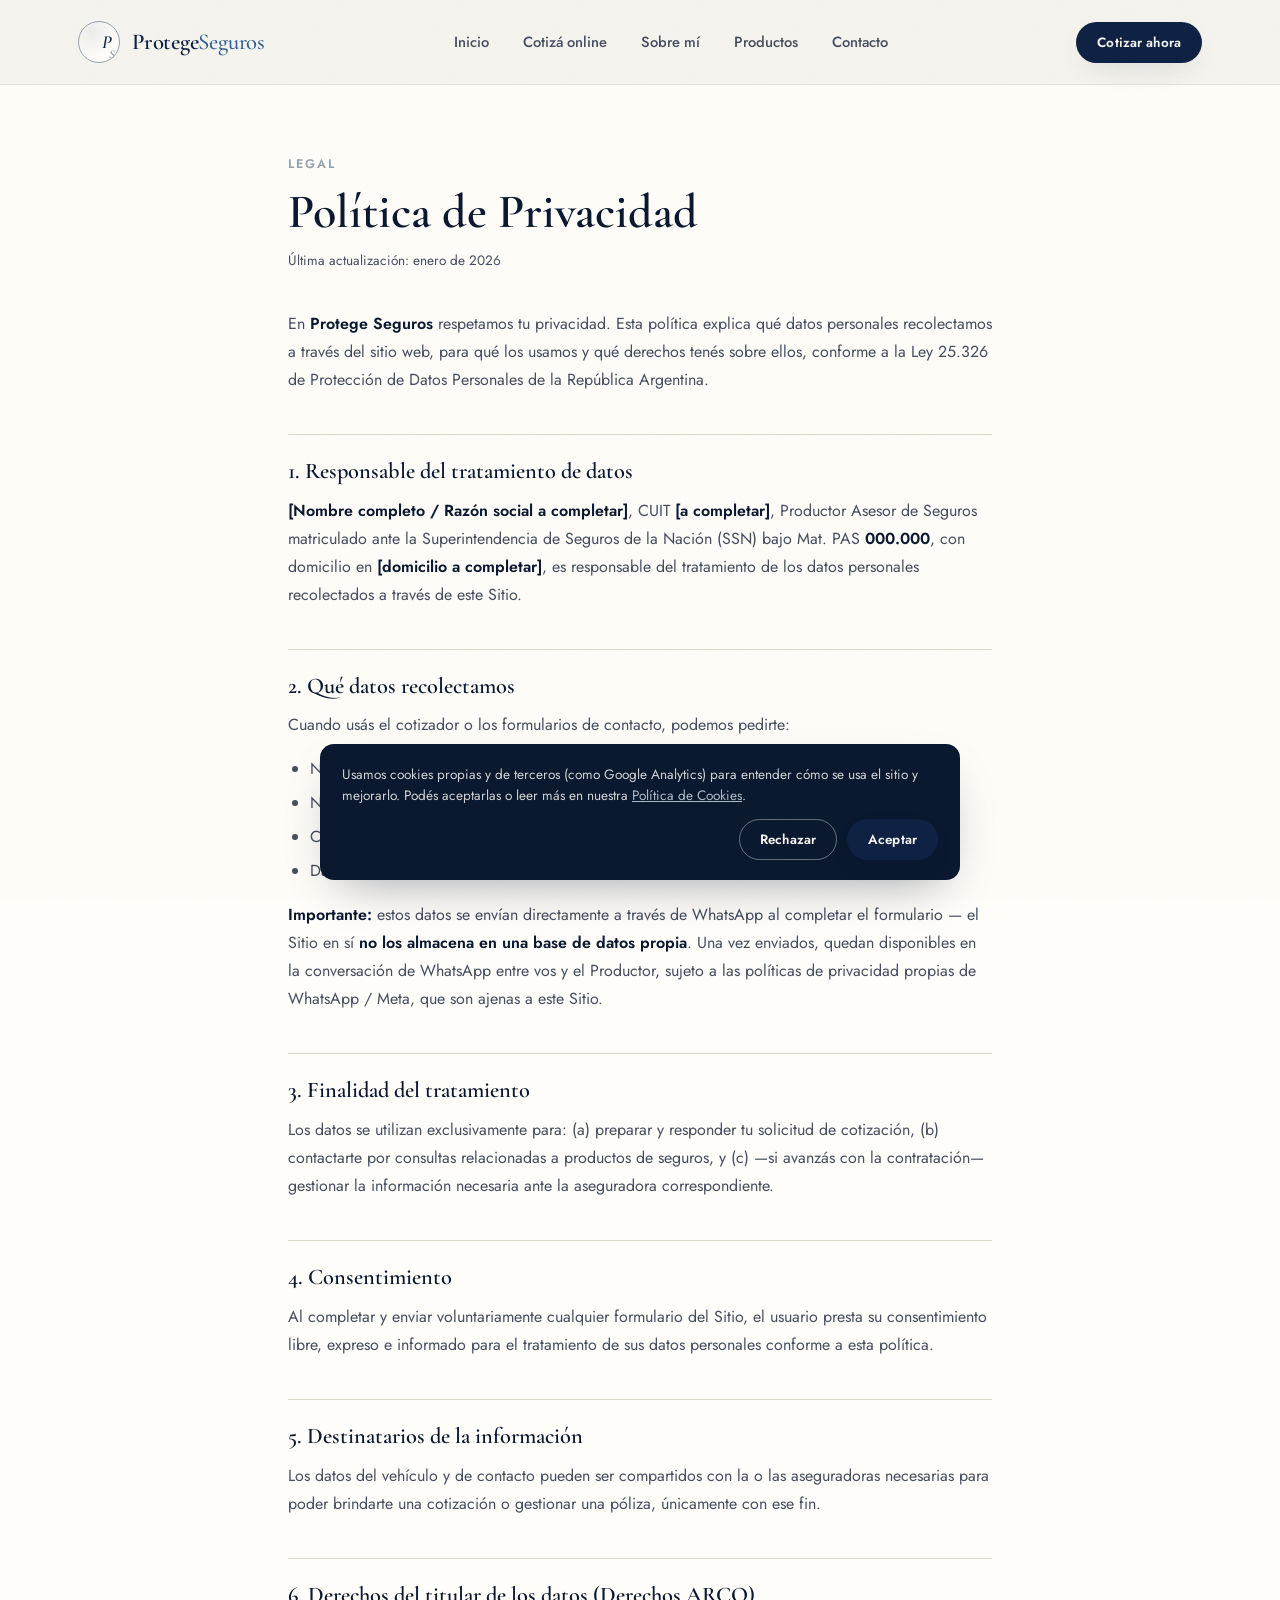
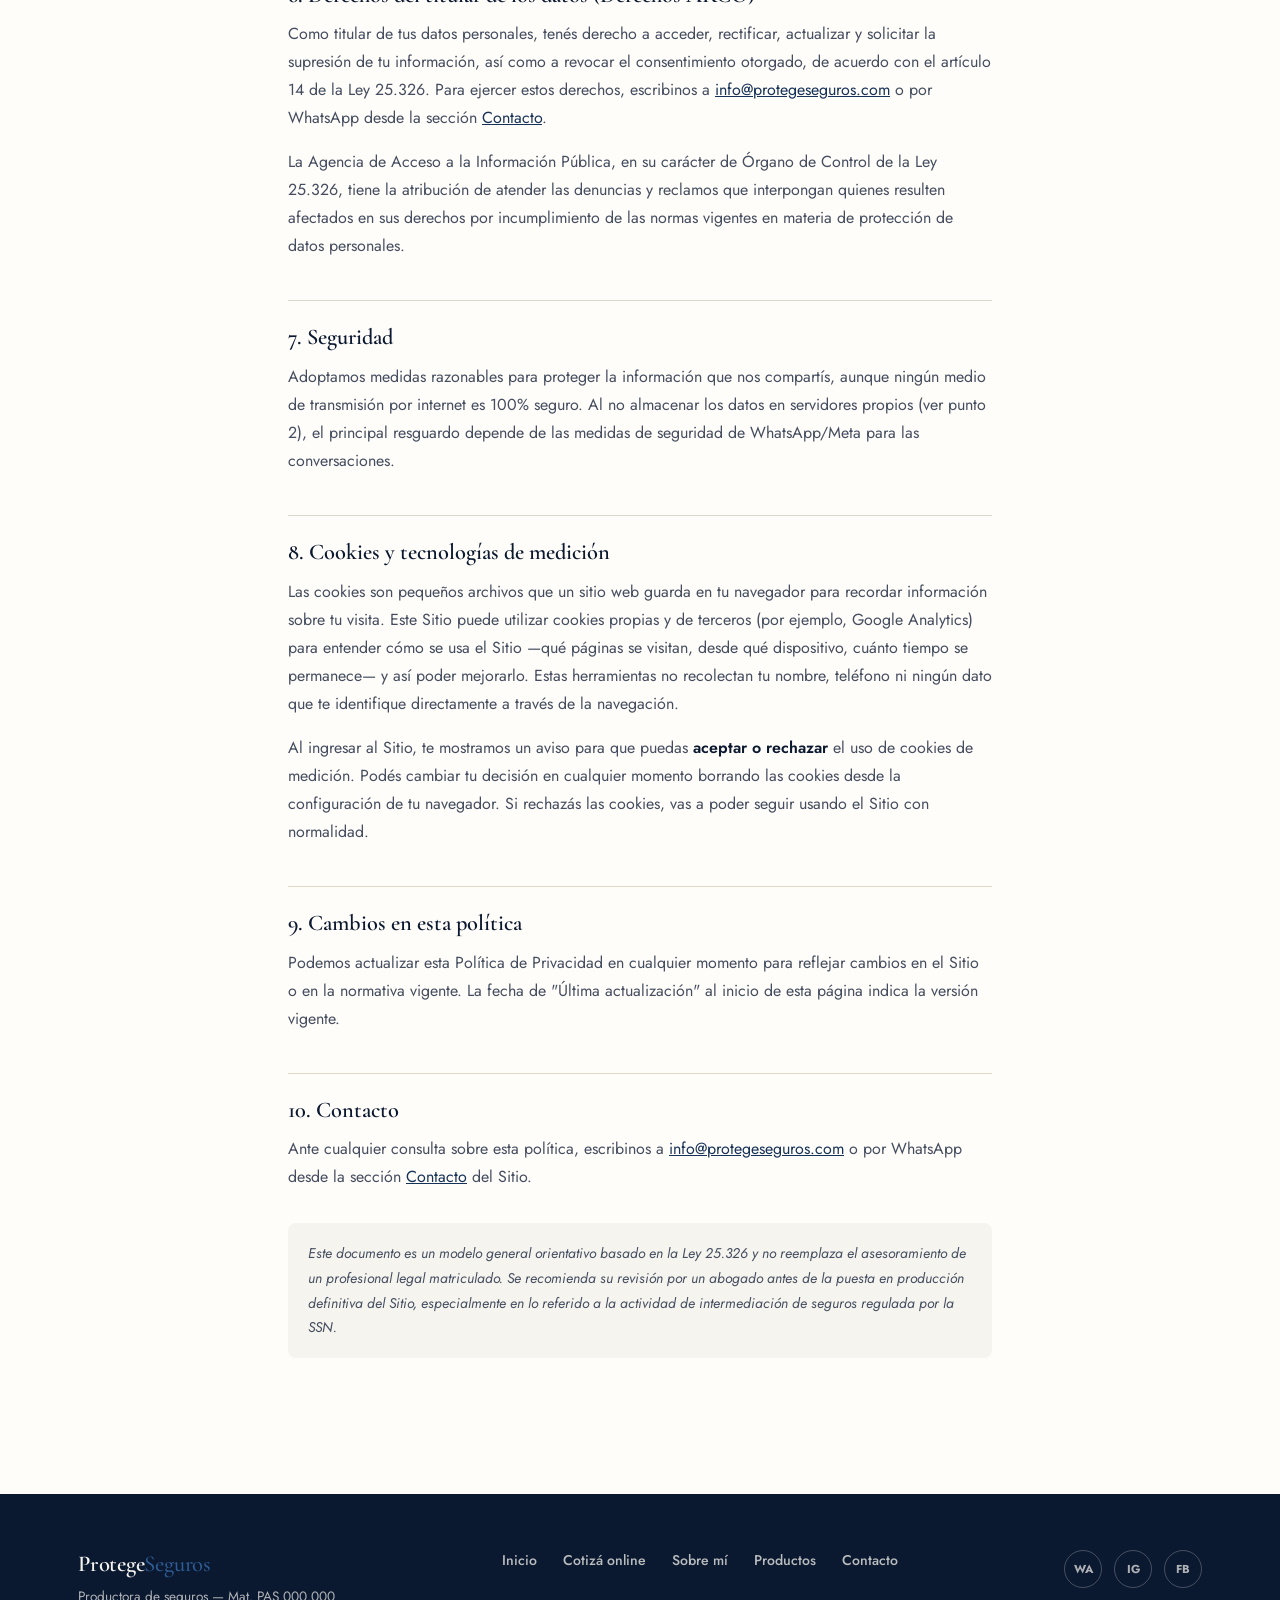
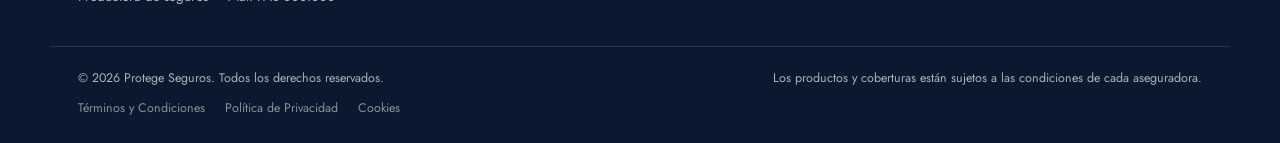
==== privacidad.html @ e219c3c2 "Agrega Términos y Condiciones, Política de Privacidad y aviso de cookies Co-Authored-By: Claude Sonn" ====
<!DOCTYPE html>
<html lang="es">
<head>
<meta charset="UTF-8">
<meta name="viewport" content="width=device-width, initial-scale=1.0">
<title>Política de Privacidad — Protege Seguros</title>
<meta name="description" content="Política de privacidad y protección de datos personales del sitio web de Protege Seguros.">
<link rel="preconnect" href="https://fonts.googleapis.com">
<link rel="preconnect" href="https://fonts.gstatic.com" crossorigin>
<link href="https://fonts.googleapis.com/css2?family=Cormorant+Garamond:ital,wght@0,400;0,500;0,600;0,700;1,500;1,600&family=Jost:wght@400;500;600;700&display=swap" rel="stylesheet">
<link rel="stylesheet" href="css/styles.css">
</head>
<body>

<div class="grain"></div>

<!-- ===== HEADER ===== -->
<header class="site-header">
  <div class="wrap header-inner">
    <a href="index.html" class="brand">
      <span class="brand-mark" aria-hidden="true">
        <span class="mark-badge">P<span class="mark-s">S</span></span>
      </span>
      <span class="brand-name">Protege<em>Seguros</em></span>
    </a>
    <nav class="main-nav" id="mainNav">
      <a href="index.html#inicio">Inicio</a>
      <a href="index.html#cotizar">Cotizá online</a>
      <a href="index.html#sobre-mi">Sobre mí</a>
      <a href="index.html#productos">Productos</a>
      <a href="index.html#contacto">Contacto</a>
    </nav>
    <a href="index.html#cotizar" class="btn btn-primary btn-small header-cta">Cotizar ahora</a>
    <button class="nav-toggle" id="navToggle" aria-label="Abrir menú" aria-expanded="false">
      <span></span><span></span><span></span>
    </button>
  </div>
</header>

<main>
  <section class="legal">
    <div class="wrap legal-wrap">
      <p class="eyebrow">Legal</p>
      <h1>Política de Privacidad</h1>
      <p class="legal-updated">Última actualización: enero de 2026</p>

      <div class="legal-content">
        <p>
          En <strong>Protege Seguros</strong> respetamos tu privacidad. Esta política explica
          qué datos personales recolectamos a través del sitio web, para qué los usamos y qué
          derechos tenés sobre ellos, conforme a la Ley 25.326 de Protección de Datos
          Personales de la República Argentina.
        </p>

        <h2>1. Responsable del tratamiento de datos</h2>
        <p>
          <strong>[Nombre completo / Razón social a completar]</strong>, CUIT
          <strong>[a completar]</strong>, Productor Asesor de Seguros matriculado ante la
          Superintendencia de Seguros de la Nación (SSN) bajo Mat. PAS <strong>000.000</strong>,
          con domicilio en <strong>[domicilio a completar]</strong>, es responsable del
          tratamiento de los datos personales recolectados a través de este Sitio.
        </p>

        <h2>2. Qué datos recolectamos</h2>
        <p>Cuando usás el cotizador o los formularios de contacto, podemos pedirte:</p>
        <ul>
          <li>Nombre y apellido</li>
          <li>Número de teléfono</li>
          <li>Correo electrónico (opcional)</li>
          <li>Datos del vehículo a asegurar (marca, modelo, año, uso, localidad de guarda)</li>
        </ul>
        <p>
          <strong>Importante:</strong> estos datos se envían directamente a través de WhatsApp
          al completar el formulario — el Sitio en sí <strong>no los almacena en una base de
          datos propia</strong>. Una vez enviados, quedan disponibles en la conversación de
          WhatsApp entre vos y el Productor, sujeto a las políticas de privacidad propias de
          WhatsApp / Meta, que son ajenas a este Sitio.
        </p>

        <h2>3. Finalidad del tratamiento</h2>
        <p>
          Los datos se utilizan exclusivamente para: (a) preparar y responder tu solicitud de
          cotización, (b) contactarte por consultas relacionadas a productos de seguros, y
          (c) —si avanzás con la contratación— gestionar la información necesaria ante la
          aseguradora correspondiente.
        </p>

        <h2>4. Consentimiento</h2>
        <p>
          Al completar y enviar voluntariamente cualquier formulario del Sitio, el usuario
          presta su consentimiento libre, expreso e informado para el tratamiento de sus datos
          personales conforme a esta política.
        </p>

        <h2>5. Destinatarios de la información</h2>
        <p>
          Los datos del vehículo y de contacto pueden ser compartidos con la o las
          aseguradoras necesarias para poder brindarte una cotización o gestionar una póliza,
          únicamente con ese fin.
        </p>

        <h2>6. Derechos del titular de los datos (Derechos ARCO)</h2>
        <p>
          Como titular de tus datos personales, tenés derecho a acceder, rectificar, actualizar
          y solicitar la supresión de tu información, así como a revocar el consentimiento
          otorgado, de acuerdo con el artículo 14 de la Ley 25.326. Para ejercer estos derechos,
          escribinos a <a href="mailto:info@protegeseguros.com">info@protegeseguros.com</a> o
          por WhatsApp desde la sección <a href="index.html#contacto">Contacto</a>.
        </p>
        <p>
          La Agencia de Acceso a la Información Pública, en su carácter de Órgano de Control de
          la Ley 25.326, tiene la atribución de atender las denuncias y reclamos que interpongan
          quienes resulten afectados en sus derechos por incumplimiento de las normas vigentes
          en materia de protección de datos personales.
        </p>

        <h2>7. Seguridad</h2>
        <p>
          Adoptamos medidas razonables para proteger la información que nos compartís, aunque
          ningún medio de transmisión por internet es 100% seguro. Al no almacenar los datos en
          servidores propios (ver punto 2), el principal resguardo depende de las medidas de
          seguridad de WhatsApp/Meta para las conversaciones.
        </p>

        <h2 id="cookies">8. Cookies y tecnologías de medición</h2>
        <p>
          Las cookies son pequeños archivos que un sitio web guarda en tu navegador para
          recordar información sobre tu visita. Este Sitio puede utilizar cookies propias y de
          terceros (por ejemplo, Google Analytics) para entender cómo se usa el Sitio —qué
          páginas se visitan, desde qué dispositivo, cuánto tiempo se permanece— y así poder
          mejorarlo. Estas herramientas no recolectan tu nombre, teléfono ni ningún dato que te
          identifique directamente a través de la navegación.
        </p>
        <p>
          Al ingresar al Sitio, te mostramos un aviso para que puedas <strong>aceptar o
          rechazar</strong> el uso de cookies de medición. Podés cambiar tu decisión en
          cualquier momento borrando las cookies desde la configuración de tu navegador. Si
          rechazás las cookies, vas a poder seguir usando el Sitio con normalidad.
        </p>

        <h2>9. Cambios en esta política</h2>
        <p>
          Podemos actualizar esta Política de Privacidad en cualquier momento para reflejar
          cambios en el Sitio o en la normativa vigente. La fecha de "Última actualización" al
          inicio de esta página indica la versión vigente.
        </p>

        <h2>10. Contacto</h2>
        <p>
          Ante cualquier consulta sobre esta política, escribinos a
          <a href="mailto:info@protegeseguros.com">info@protegeseguros.com</a> o por WhatsApp
          desde la sección <a href="index.html#contacto">Contacto</a> del Sitio.
        </p>

        <p class="legal-note">
          Este documento es un modelo general orientativo basado en la Ley 25.326 y no
          reemplaza el asesoramiento de un profesional legal matriculado. Se recomienda su
          revisión por un abogado antes de la puesta en producción definitiva del Sitio,
          especialmente en lo referido a la actividad de intermediación de seguros regulada
          por la SSN.
        </p>
      </div>
    </div>
  </section>
</main>

<!-- ===== FOOTER ===== -->
<footer class="site-footer">
  <div class="wrap footer-inner">
    <div class="footer-brand">
      <span class="brand-name">Protege<em>Seguros</em></span>
      <p>Productora de seguros — Mat. PAS 000.000</p>
    </div>
    <nav class="footer-nav">
      <a href="index.html#inicio">Inicio</a>
      <a href="index.html#cotizar">Cotizá online</a>
      <a href="index.html#sobre-mi">Sobre mí</a>
      <a href="index.html#productos">Productos</a>
      <a href="index.html#contacto">Contacto</a>
    </nav>
    <div class="footer-social">
      <a href="#" data-wa-msg="Hola! Quiero hacer una consulta." aria-label="WhatsApp">WA</a>
      <a href="https://instagram.com/protegeseguros" target="_blank" rel="noopener" aria-label="Instagram">IG</a>
      <a href="https://facebook.com/protegeseguros" target="_blank" rel="noopener" aria-label="Facebook">FB</a>
    </div>
  </div>
  <div class="wrap footer-bottom">
    <p>© 2026 Protege Seguros. Todos los derechos reservados.</p>
    <p>Los productos y coberturas están sujetos a las condiciones de cada aseguradora.</p>
  </div>
  <div class="wrap footer-legal">
    <a href="terminos.html">Términos y Condiciones</a>
    <a href="privacidad.html">Política de Privacidad</a>
    <a href="privacidad.html#cookies">Cookies</a>
  </div>
</footer>

<div class="cookie-banner" id="cookieBanner" hidden>
  <p>Usamos cookies propias y de terceros (como Google Analytics) para entender cómo se usa el sitio y mejorarlo. Podés aceptarlas o leer más en nuestra <a href="privacidad.html#cookies">Política de Cookies</a>.</p>
  <div class="cookie-actions">
    <button type="button" class="btn btn-ghost btn-small" id="cookieReject">Rechazar</button>
    <button type="button" class="btn btn-primary btn-small" id="cookieAccept">Aceptar</button>
  </div>
</div>

<script src="js/main.js"></script>
</body>
</html>
---- css/styles.css ----
/* ===================================================================
   PROTEGE SEGUROS — design tokens
=================================================================== */
:root{
  --navy-900: #0a1830;
  --navy-800: #0f2244;
  --navy-700: #163259;
  --navy-600: #204575;
  --navy-500: #2e5c94;
  --steel-400: #6f93c2;
  --silver-500: #93a3b0;
  --silver-400: #aebcc7;
  --silver-100: #e8ecf0;
  --ivory-100: #f5f4ee;
  --ivory-200: #ece9df;
  --ivory-300: #dcd8c9;
  --ink: #131b2b;
  --ink-soft: #454e60;
  --white: #fffdf9;

  --font-display: "Cormorant Garamond", ui-serif, Georgia, serif;
  --font-body: "Jost", ui-sans-serif, system-ui, sans-serif;

  --radius-lg: 22px;
  --radius-md: 14px;
  --radius-sm: 8px;
  --shadow-soft: 0 20px 50px -20px rgba(10, 24, 48, 0.4);
  --shadow-card: 0 10px 30px -12px rgba(10, 24, 48, 0.2);
  --ease: cubic-bezier(.22,.9,.32,1);
}

*, *::before, *::after{ box-sizing: border-box; }
html{ scroll-behavior: smooth; }
body{
  margin:0;
  font-family: var(--font-body);
  color: var(--ink);
  background: var(--ivory-100);
  -webkit-font-smoothing: antialiased;
  overflow-x: hidden;
}
img{ max-width:100%; display:block; }
a{ color:inherit; text-decoration:none; }
ul{ list-style:none; margin:0; padding:0; }
h1,h2,h3{ font-family: var(--font-display); font-weight: 600; margin:0; color: var(--navy-900); line-height:1.06; }
p{ margin:0; }
em{ font-style: italic; color: var(--silver-500); }

.wrap{
  max-width: 1180px;
  margin: 0 auto;
  padding: 0 28px;
}

/* grain overlay */
.grain{
  position: fixed; inset:0; pointer-events:none; z-index: 999;
  opacity: .04; mix-blend-mode: multiply;
  background-image: url("data:image/svg+xml,%3Csvg xmlns='http://www.w3.org/2000/svg' width='120' height='120'%3E%3Cfilter id='n'%3E%3CfeTurbulence type='fractalNoise' baseFrequency='0.9' numOctaves='2' stitchTiles='stitch'/%3E%3C/filter%3E%3Crect width='100%25' height='100%25' filter='url(%23n)'/%3E%3C/svg%3E");
}

/* ===================================================================
   BUTTONS
=================================================================== */
.btn{
  display:inline-flex; align-items:center; gap:10px;
  padding: 15px 28px;
  border-radius: 999px;
  font-family: var(--font-body);
  font-weight: 600;
  font-size: .95rem;
  letter-spacing: .01em;
  border: 1.5px solid transparent;
  cursor:pointer;
  transition: transform .35s var(--ease), box-shadow .35s var(--ease), background .3s;
}
.btn-primary{
  background: var(--navy-800);
  color: var(--ivory-100);
  box-shadow: var(--shadow-card);
}
.btn-primary:hover{ transform: translateY(-3px); box-shadow: var(--shadow-soft); background: var(--navy-700); }
.btn-ghost{
  background: transparent;
  color: var(--navy-800);
  border-color: var(--navy-800);
}
.btn-ghost:hover{ background: var(--navy-800); color: var(--ivory-100); transform: translateY(-3px); }
.btn-small{ padding: 10px 20px; font-size: .84rem; }

/* ===================================================================
   HEADER
=================================================================== */
.site-header{
  position: sticky; top:0; z-index: 100;
  background: rgba(245,244,238,.86);
  backdrop-filter: blur(14px);
  border-bottom: 1px solid rgba(19,27,43,.08);
}
.header-inner{
  display:flex; align-items:center; justify-content: space-between;
  height: 84px;
  gap: 24px;
}
.brand{ display:flex; align-items:center; gap:12px; color: var(--navy-800); flex-shrink:0; }
.brand-mark{ display:flex; }
.mark-badge{
  width: 42px; height: 42px;
  border-radius: 50%;
  border: 1.5px solid var(--silver-500);
  display:flex; align-items:center; justify-content:flex-end;
  padding-right: 4px;
  font-family: var(--font-display);
  font-style: italic;
  font-weight: 600;
  font-size: 1.15rem;
  color: var(--navy-800);
  background: radial-gradient(circle at 32% 24%, rgba(147,163,176,.18), transparent 65%), var(--white);
}
.mark-badge .mark-s{ font-size: .68em; color: var(--silver-500); margin-left: -3px; align-self: flex-end; }
.brand-name{
  font-family: var(--font-display);
  font-size: 1.42rem;
  font-weight: 600;
  letter-spacing: -.01em;
}
.brand-name em{ font-style: normal; color: var(--navy-500); font-weight: 500; }

.main-nav{ display:flex; gap: 34px; margin: 0 auto; }
.main-nav a{
  font-size: .92rem; font-weight: 500; color: var(--ink-soft);
  position: relative; padding: 4px 0;
  transition: color .25s;
}
.main-nav a::after{
  content:""; position:absolute; left:0; bottom:-2px; height:2px; width:0;
  background: var(--silver-500); transition: width .3s var(--ease);
}
.main-nav a:hover{ color: var(--navy-900); }
.main-nav a:hover::after{ width:100%; }

.header-cta{ flex-shrink:0; }
.nav-toggle{ display:none; }

/* ===================================================================
   HERO
=================================================================== */
.hero{
  position: relative;
  padding: 88px 0 70px;
  background:
    radial-gradient(680px 420px at 88% -10%, rgba(46,92,148,.14), transparent 60%),
    var(--ivory-100);
}
.hero-inner{
  display:grid;
  grid-template-columns: 1.05fr .95fr;
  align-items:center;
  gap: 40px;
}
.eyebrow{
  font-size: .78rem; font-weight: 600; letter-spacing: .16em; text-transform: uppercase;
  color: var(--silver-500); margin-bottom: 14px; display:block;
}
.hero h1{
  font-size: clamp(2.7rem, 5vw, 4.4rem);
  letter-spacing: -.01em;
  font-weight: 600;
}
.hero-lead{
  margin-top: 22px;
  font-size: 1.12rem;
  line-height: 1.6;
  color: var(--ink-soft);
  max-width: 480px;
}
.hero-actions{ display:flex; gap:16px; margin-top: 34px; flex-wrap: wrap; }

.hero-stats{
  display:flex; gap: 40px;
  margin-top: 56px;
  padding-top: 28px;
  border-top: 1px solid rgba(19,27,43,.12);
}
.hero-stats li{ display:flex; flex-direction:column; gap:4px; }
.hero-stats strong{ font-family: var(--font-display); font-size: 2.1rem; font-weight:600; color: var(--navy-800); }
.hero-stats span{ font-size: .82rem; color: var(--ink-soft); }

.hero-visual{ position:relative; display:flex; justify-content:center; }
.shield-stack{ position:relative; }
.shield-big{ filter: drop-shadow(0 30px 40px rgba(10,24,48,.3)); animation: float 6s ease-in-out infinite; }
@keyframes float{ 0%,100%{ transform: translateY(0);} 50%{ transform: translateY(-14px);} }

.orbit-chip{
  position:absolute;
  display:flex; align-items:center; gap:7px;
  background: var(--white);
  border-radius: 999px;
  padding: 10px 16px;
  font-size: .85rem;
  font-weight: 600;
  color: var(--navy-800);
  box-shadow: var(--shadow-card);
  animation: bob 5s ease-in-out infinite;
}
.orbit-chip svg{ width: 15px; height: 15px; color: var(--silver-500); flex-shrink:0; }
.chip-auto{ top: 6%; left: -14%; animation-delay: .2s; }
.chip-hogar{ bottom: 22%; right: -16%; animation-delay: 1.1s; }
.chip-vida{ bottom: -2%; left: 4%; animation-delay: 2s; }
@keyframes bob{ 0%,100%{ transform: translateY(0) rotate(0);} 50%{ transform: translateY(-10px) rotate(-2deg);} }

/* strip */
.strip{ background: var(--navy-900); padding: 26px 0; }
.strip-label{
  text-align:center; color: rgba(245,244,238,.55);
  font-size: .74rem; letter-spacing: .1em; text-transform: uppercase; font-weight:500;
  margin-bottom: 14px;
}
.strip-logos{
  display:flex; align-items:center; justify-content:center;
  gap: 14px; flex-wrap: wrap;
}
.strip-logos span{
  font-family: var(--font-display);
  font-style: italic;
  font-size: 1.15rem;
  font-weight: 500;
  color: var(--silver-100);
}
.strip-dot{ font-style: normal !important; color: var(--silver-500); font-size: .7rem !important; opacity:.7; }

/* ===================================================================
   SECTION HEAD (shared)
=================================================================== */
.section-head{ max-width: 640px; margin: 0 0 48px; }
.section-head.center{ max-width: 620px; margin: 0 auto 44px; text-align: center; }
.section-head h2{ font-size: clamp(2.1rem, 3.6vw, 2.9rem); margin-top: 10px; letter-spacing: -.01em; }
.section-lead{ margin-top: 18px; font-size: 1.05rem; color: var(--ink-soft); line-height:1.6; }

.pill{
  display:inline-flex; align-items:center; gap:8px;
  background: var(--white);
  border: 1px solid var(--ivory-300);
  border-radius: 999px;
  padding: 9px 18px;
  font-size: .82rem; font-weight: 600; color: var(--navy-700);
  box-shadow: var(--shadow-card);
}
.pill svg{ width: 16px; height: 16px; color: var(--silver-500); flex-shrink:0; }

/* ===================================================================
   COTIZADOR
=================================================================== */
.cotizar{
  padding: 110px 0;
  background:
    radial-gradient(700px 380px at 50% 0%, rgba(46,92,148,.12), transparent 65%),
    var(--white);
}
.quote-picker{
  display:grid; grid-template-columns: 1fr 1fr; gap: 22px;
  max-width: 700px; margin: 0 auto;
}
.quote-card{
  position: relative;
  background: var(--white);
  border: 1px solid var(--ivory-300);
  border-radius: var(--radius-lg);
  padding: 40px 30px 34px;
  text-align:center;
  display:flex; flex-direction:column; align-items:center; gap: 8px;
  transition: transform .4s var(--ease), box-shadow .4s var(--ease), border-color .3s;
}
.quote-card:hover{
  transform: translateY(-8px);
  box-shadow: var(--shadow-soft);
  border-color: var(--silver-500);
}
.quote-icon{
  width: 66px; height: 66px; border-radius: 50%;
  background: linear-gradient(160deg, var(--ivory-200), var(--ivory-100));
  display:flex; align-items:center; justify-content:center;
  color: var(--navy-800);
  margin-bottom: 8px;
  transition: background .3s, color .3s;
}
.quote-icon svg{ width: 28px; height: 28px; }
.quote-card:hover .quote-icon{ background: linear-gradient(160deg, var(--navy-800), var(--navy-600)); color: var(--ivory-100); }
.quote-card h3{ font-size: 1.5rem; }
.quote-card p{ font-size: .92rem; color: var(--ink-soft); }
.quote-arrow{
  margin-top: 14px;
  font-size: 1.1rem; color: var(--silver-500);
  transition: transform .35s var(--ease);
}
.quote-card:hover .quote-arrow{ transform: translateX(6px); }

.quote-trust{
  display:flex; align-items:center; justify-content:center; gap:7px;
  margin-top: 34px;
  font-size: .85rem; color: var(--ink-soft); font-weight: 500;
}
.quote-trust svg{ width: 15px; height: 15px; color: var(--silver-500); flex-shrink:0; }

/* ===================================================================
   SOBRE MI
=================================================================== */
.sobre-mi{ padding: 110px 0; background: var(--navy-900); color: var(--ivory-100); }
.sobre-inner{
  display:grid; grid-template-columns: .8fr 1.2fr; gap: 64px; align-items: center;
}
.sobre-mi .eyebrow{ color: var(--silver-400); }
.sobre-mi h2{ color: var(--ivory-100); font-size: clamp(2rem, 3.2vw, 2.7rem); }
.sobre-mi h2 em{ color: var(--silver-400); }
.sobre-copy p{ margin-top: 20px; color: rgba(245,244,238,.78); line-height: 1.65; font-size: 1.05rem; }
.credentials{ display:flex; gap:12px; margin-top: 26px; flex-wrap: wrap; }
.credentials span{
  font-size: .78rem; font-weight:500; padding: 8px 14px; border-radius: 999px;
  border: 1px solid rgba(174,188,199,.45); color: var(--silver-100);
}
.mission-grid{ display:grid; grid-template-columns: 1fr 1fr; gap: 18px; margin-top: 36px; }
.mission-card{
  background: rgba(245,244,238,.05);
  border: 1px solid rgba(245,244,238,.12);
  border-radius: var(--radius-md);
  padding: 22px;
}
.mission-card h3{ color: var(--silver-400); font-size: 1.15rem; margin-bottom: 8px; }
.mission-card p{ margin-top:0; font-size: .92rem; color: rgba(245,244,238,.72); }

.portrait-frame{
  width: 100%; aspect-ratio: 4/5;
  border-radius: var(--radius-lg);
  background: linear-gradient(160deg, var(--navy-600), var(--navy-900));
  border: 1px solid rgba(147,163,176,.3);
  display:flex; align-items:center; justify-content:center;
  position: relative;
  overflow:hidden;
}
.portrait-frame::before{
  content:""; position:absolute; inset:0;
  background: radial-gradient(circle at 30% 20%, rgba(147,163,176,.22), transparent 55%);
}
.portrait-placeholder{
  font-family: var(--font-display); font-size: 5rem; font-weight:600; color: var(--silver-100); opacity:.85;
}

/* ===================================================================
   PRODUCTOS
=================================================================== */
.productos{ padding: 110px 0; background: var(--ivory-100); }
.product-grid{
  display:grid; grid-template-columns: repeat(4, 1fr); gap: 20px;
}
.product-card{
  display:block;
  background: var(--white);
  border: 1px solid var(--ivory-300);
  border-radius: var(--radius-md);
  padding: 30px 24px;
  transition: transform .35s var(--ease), box-shadow .35s var(--ease), border-color .3s;
  cursor: pointer;
}
.product-card:hover{
  transform: translateY(-6px);
  box-shadow: var(--shadow-card);
  border-color: var(--silver-400);
}
.product-icon{
  width: 48px; height: 48px; border-radius: 50%;
  background: var(--ivory-100);
  display:flex; align-items:center; justify-content:center;
  color: var(--navy-700);
  margin-bottom: 18px;
  transition: background .3s, color .3s;
}
.product-icon svg{ width: 22px; height: 22px; }
.product-card:hover .product-icon{ background: var(--navy-800); color: var(--ivory-100); }
.product-card h3{ font-size: 1.2rem; margin-bottom: 8px; }
.product-card p{ font-size: .88rem; color: var(--ink-soft); line-height:1.5; }

/* ===================================================================
   CONTACTO
=================================================================== */
.contacto{ padding: 110px 0 130px; background: var(--white); }
.contact-grid{
  display:grid; grid-template-columns: repeat(4, 1fr); gap: 18px;
}
.contact-card{
  display:flex; flex-direction:column; gap: 10px;
  background: var(--ivory-100);
  border: 1px solid var(--ivory-300);
  border-radius: var(--radius-md);
  padding: 28px 22px;
  transition: transform .3s var(--ease), background .3s;
}
.contact-card:hover{ transform: translateY(-5px); background: var(--navy-900); }
.contact-card:hover h3, .contact-card:hover p{ color: var(--ivory-100); }
.contact-icon{ color: var(--navy-800); transition: color .3s; }
.contact-icon svg{ width: 26px; height: 26px; }
.contact-card:hover .contact-icon{ color: var(--silver-400); }
.contact-card h3{ font-size: 1.05rem; transition: color .3s; }
.contact-card p{ font-size: .88rem; color: var(--ink-soft); transition: color .3s; }

/* ===================================================================
   LEGAL PAGES (Términos / Privacidad)
=================================================================== */
.legal{ padding: 70px 0 120px; background: var(--white); }
.legal-wrap{ max-width: 760px; }
.legal h1{ font-size: clamp(2.2rem, 4vw, 3rem); margin-top: 6px; }
.legal-updated{ margin-top: 12px; font-size: .85rem; color: var(--ink-soft); }
.legal-content{ margin-top: 40px; }
.legal-content h2{
  font-size: 1.4rem; margin-top: 40px; margin-bottom: 14px;
  padding-top: 24px; border-top: 1px solid var(--ivory-300);
}
.legal-content h2:first-child{ margin-top: 0; padding-top: 0; border-top: none; }
.legal-content p{ font-size: 1rem; line-height: 1.75; color: var(--ink-soft); margin-bottom: 16px; }
.legal-content ul{ margin: 0 0 16px; padding-left: 22px; }
.legal-content li{ font-size: 1rem; line-height: 1.75; color: var(--ink-soft); list-style: disc; margin-bottom: 6px; }
.legal-content strong{ color: var(--navy-900); font-weight: 600; }
.legal-content a{ color: var(--navy-700); text-decoration: underline; }
.legal-note{
  margin-top: 32px; padding: 18px 20px;
  background: var(--ivory-100); border-radius: var(--radius-sm);
  font-size: .88rem !important; font-style: italic;
}

/* ===================================================================
   FOOTER
=================================================================== */
.site-footer{ background: var(--navy-900); color: rgba(245,244,238,.7); padding: 56px 0 0; }
.footer-inner{
  display:flex; align-items:flex-start; justify-content: space-between; gap: 32px; flex-wrap: wrap;
  padding-bottom: 40px; border-bottom: 1px solid rgba(245,244,238,.12);
}
.footer-brand .brand-name{ color: var(--ivory-100); }
.footer-brand p{ margin-top: 8px; font-size: .85rem; }
.footer-nav{ display:flex; gap: 26px; flex-wrap: wrap; }
.footer-nav a{ font-size: .88rem; font-weight:500; color: rgba(245,244,238,.75); }
.footer-nav a:hover{ color: var(--silver-400); }
.footer-social{ display:flex; gap: 12px; }
.footer-social a{
  width: 38px; height: 38px; border-radius: 999px;
  border: 1px solid rgba(245,244,238,.25);
  display:flex; align-items:center; justify-content:center;
  font-size: .72rem; font-weight:700;
  transition: background .3s, border-color .3s;
}
.footer-social a:hover{ background: var(--silver-500); border-color: var(--silver-500); color: var(--navy-900); }
.footer-bottom{
  display:flex; justify-content: space-between; gap: 12px; flex-wrap:wrap;
  padding: 22px 28px 12px; font-size: .78rem;
}
.footer-legal{
  display:flex; gap: 20px; flex-wrap: wrap;
  padding: 0 28px 26px; font-size: .78rem;
}
.footer-legal a{ color: rgba(245,244,238,.55); transition: color .25s; }
.footer-legal a:hover{ color: var(--silver-400); }

/* ===================================================================
   COOKIE BANNER
=================================================================== */
.cookie-banner{
  position: fixed; left: 20px; right: 20px; bottom: 20px; z-index: 900;
  max-width: 640px; margin: 0 auto;
  background: var(--navy-900);
  color: var(--ivory-100);
  border-radius: var(--radius-md);
  box-shadow: var(--shadow-soft);
  padding: 20px 22px;
  display:flex; flex-direction: column; gap: 14px;
}
.cookie-banner p{ font-size: .85rem; line-height: 1.5; color: rgba(245,244,238,.85); }
.cookie-banner a{ color: var(--silver-400); text-decoration: underline; }
.cookie-actions{ display:flex; justify-content: flex-end; gap: 10px; }
.cookie-actions .btn-ghost{ color: var(--ivory-100); border-color: rgba(245,244,238,.4); }
.cookie-actions .btn-ghost:hover{ background: rgba(245,244,238,.12); color: var(--ivory-100); }

@media (max-width: 480px){
  .cookie-banner{ left: 12px; right: 12px; bottom: 12px; padding: 16px; }
  .cookie-actions{ justify-content: stretch; }
  .cookie-actions .btn{ flex: 1; }
}

/* ===================================================================
   QUOTE WIZARD MODAL
=================================================================== */
.quote-modal{
  position: fixed; inset: 0; z-index: 1000;
  display:flex; align-items:center; justify-content:center;
  padding: 24px;
  visibility: hidden; opacity: 0;
  transition: opacity .3s var(--ease), visibility .3s;
}
.quote-modal.open{ visibility: visible; opacity: 1; }
.quote-modal-backdrop{
  position:absolute; inset:0;
  background: rgba(10,24,48,.55);
  backdrop-filter: blur(4px);
}
.quote-modal-panel{
  position:relative;
  background: var(--white);
  border-radius: var(--radius-lg);
  max-width: 560px; width:100%;
  max-height: 88vh; overflow-y: auto;
  padding: 42px 36px 34px;
  box-shadow: var(--shadow-soft);
  transform: translateY(18px) scale(.98);
  transition: transform .4s var(--ease);
}
.quote-modal.open .quote-modal-panel{ transform: translateY(0) scale(1); }

.modal-close{
  position:absolute; top:18px; right:18px;
  width:34px; height:34px; border-radius:50%;
  border:1px solid var(--ivory-300); background: var(--ivory-100);
  cursor:pointer; font-size:.85rem; color: var(--ink-soft);
  transition: background .25s, color .25s, border-color .25s;
}
.modal-close:hover{ background: var(--navy-800); color: var(--ivory-100); border-color: var(--navy-800); }

.modal-head{ text-align:center; margin-bottom: 24px; }
.modal-head h3{ margin-top: 12px; font-size: 1.75rem; }
.modal-head h3 span{ text-transform: capitalize; color: var(--silver-500); font-style: italic; }

.modal-progress{ margin-bottom: 30px; }
.modal-progress-label{ font-size: .76rem; font-weight: 600; color: var(--ink-soft); letter-spacing: .08em; text-transform: uppercase; }
.modal-progress-bar{ height:4px; background: var(--ivory-200); border-radius: 99px; margin-top: 9px; overflow:hidden; }
.modal-progress-bar span{ display:block; height:100%; background: linear-gradient(90deg, var(--navy-700), var(--silver-500)); transition: width .4s var(--ease); }

.wizard-step h4{ font-size: 1.35rem; font-weight: 600; color: var(--navy-900); margin-bottom: 20px; }
.wizard-step .field{ margin-bottom: 16px; }
.wizard-step .field label{ display:block; font-size: .8rem; font-weight: 600; color: var(--navy-800); margin-bottom: 6px; }
.wizard-step input, .wizard-step select{
  width:100%; font-family: var(--font-body); font-size: .95rem;
  padding: 12px 14px; border-radius: var(--radius-sm);
  border: 1.5px solid var(--ivory-300); background: var(--white); color: var(--ink);
  transition: border-color .25s, box-shadow .25s;
}
.wizard-step input:focus, .wizard-step select:focus{
  outline:none; border-color: var(--silver-500); box-shadow: 0 0 0 4px rgba(147,163,176,.18);
}
.field-row{ display:flex; align-items:flex-end; gap:16px; margin-bottom: 16px; }
.field-row .field{ flex:1; margin-bottom:0; }
.check{ display:flex; align-items:center; gap:9px; font-size: .87rem; color: var(--ink-soft); }
.check.inline{ padding-bottom: 12px; }
.check input{ accent-color: var(--navy-700); width:16px; height:16px; }
.check-grid{
  display:flex; flex-direction:column; gap: 11px; margin-top: 6px;
  padding: 15px 16px; background: var(--ivory-100); border-radius: var(--radius-sm);
}

.summary-row{ display:flex; justify-content:space-between; gap:14px; padding: 10px 0; border-bottom: 1px solid var(--ivory-200); font-size: .9rem; }
.summary-row span{ color: var(--ink-soft); }
.summary-row strong{ color: var(--navy-900); font-weight: 600; text-align:right; }

.modal-actions{ display:flex; justify-content:space-between; gap: 14px; margin-top: 30px; }
.modal-actions .btn{ flex:1; justify-content:center; }
.modal-actions .btn[hidden]{ display:none; }

/* ===================================================================
   SCROLL REVEAL
=================================================================== */
.reveal{ opacity:0; transform: translateY(24px); transition: opacity .8s var(--ease), transform .8s var(--ease); }
.reveal.in{ opacity:1; transform: translateY(0); }

/* ===================================================================
   RESPONSIVE
=================================================================== */
@media (max-width: 980px){
  .hero-inner{ grid-template-columns: 1fr; }
  .hero-visual{ order:-1; margin-bottom: 12px; }
  .shield-big{ width: 200px; height: auto; }
  .sobre-inner{ grid-template-columns: 1fr; }
  .portrait-frame{ max-width: 320px; margin: 0 auto; }
  .product-grid{ grid-template-columns: repeat(2, 1fr); }
  .contact-grid{ grid-template-columns: repeat(2, 1fr); }
}

@media (max-width: 760px){
  .main-nav{ display:none; }
  .header-cta{ display:none; }
  .nav-toggle{
    display:flex; flex-direction:column; gap:5px; background:none; border:none; cursor:pointer; padding:8px;
  }
  .nav-toggle span{ width: 22px; height:2px; background: var(--navy-900); border-radius: 2px; }

  .main-nav.open{
    display:flex; flex-direction:column;
    position:absolute; top:84px; left:0; right:0;
    background: var(--ivory-100);
    padding: 20px 28px 28px;
    gap: 18px;
    border-bottom: 1px solid rgba(19,27,43,.1);
  }

  .hero{ padding: 56px 0 50px; }
  .hero-stats{ gap: 24px; flex-wrap: wrap; }
  .quote-picker{ grid-template-columns: 1fr; }
  .quote-modal-panel{ padding: 32px 22px 26px; }
  .field-row{ flex-wrap: wrap; }
  .mission-grid{ grid-template-columns: 1fr; }
  .product-grid{ grid-template-columns: 1fr 1fr; }
  .contact-grid{ grid-template-columns: 1fr; }
  .footer-bottom{ flex-direction: column; }
}
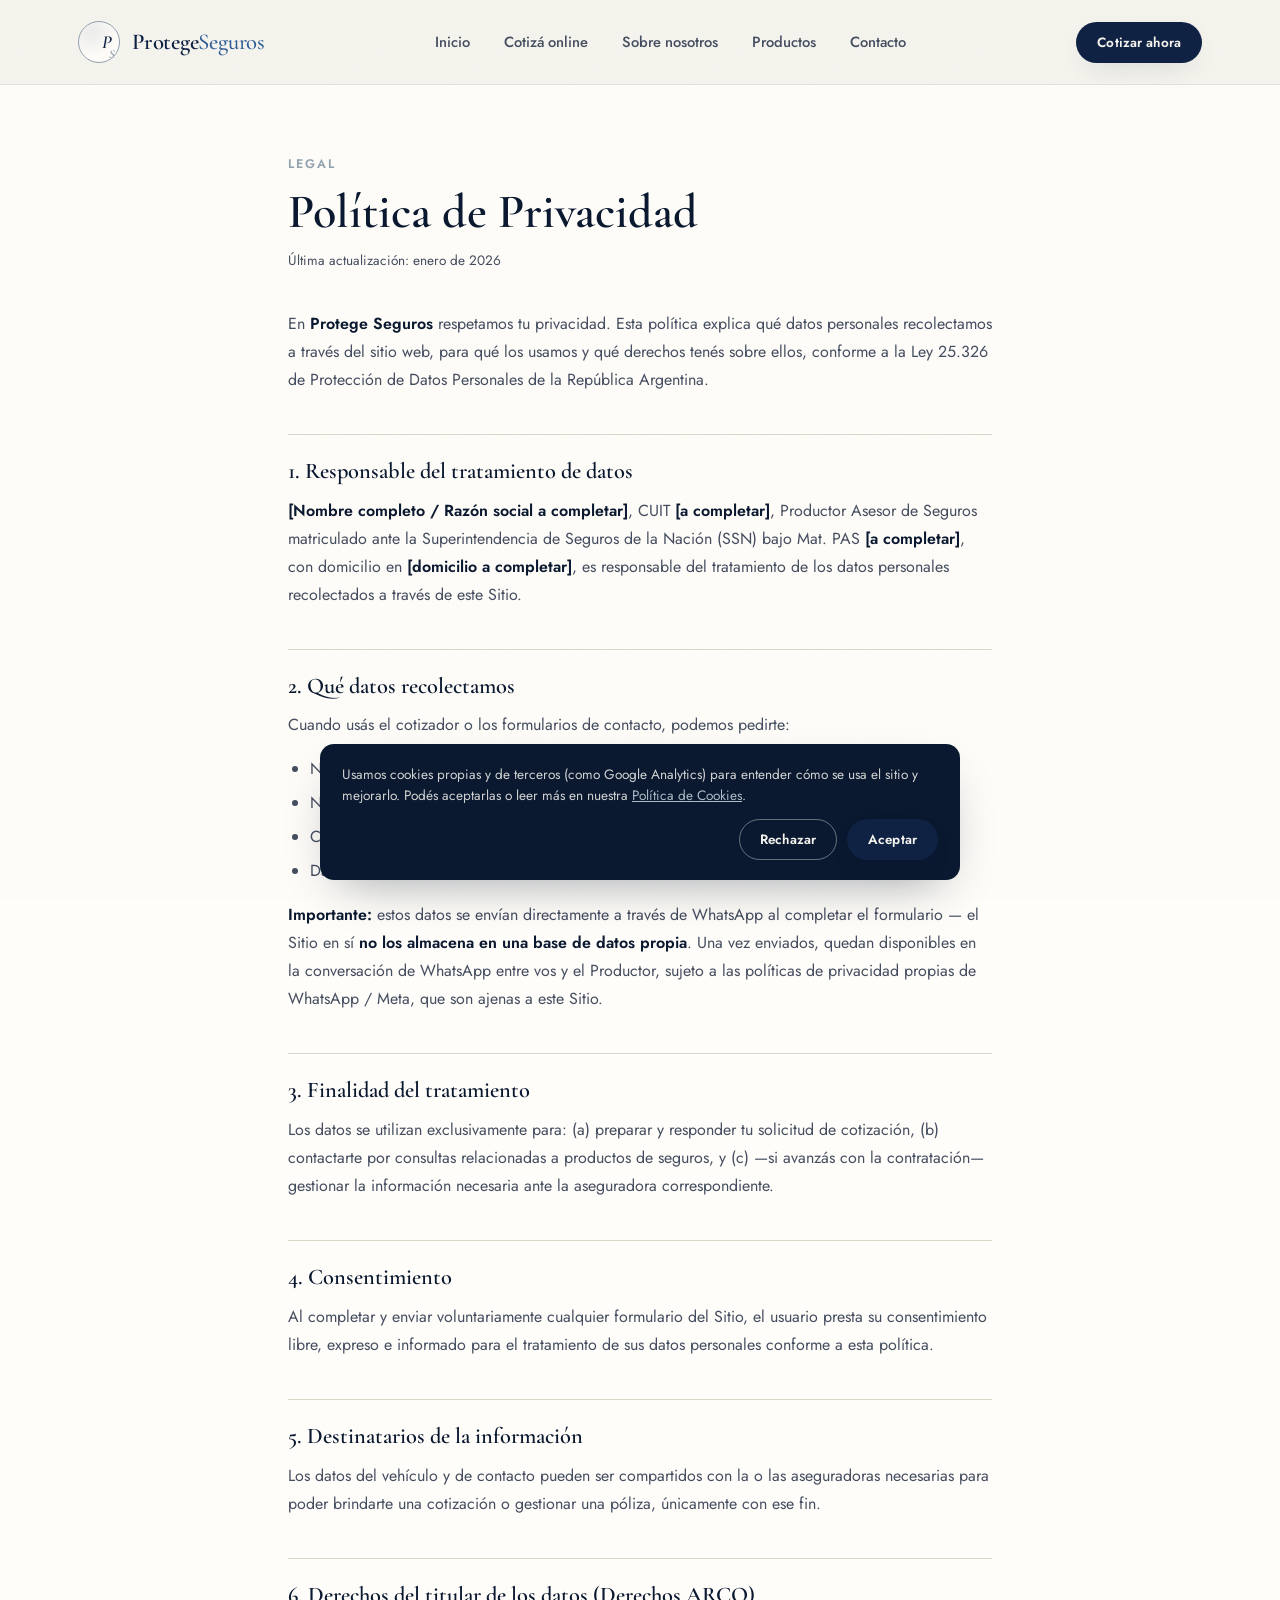
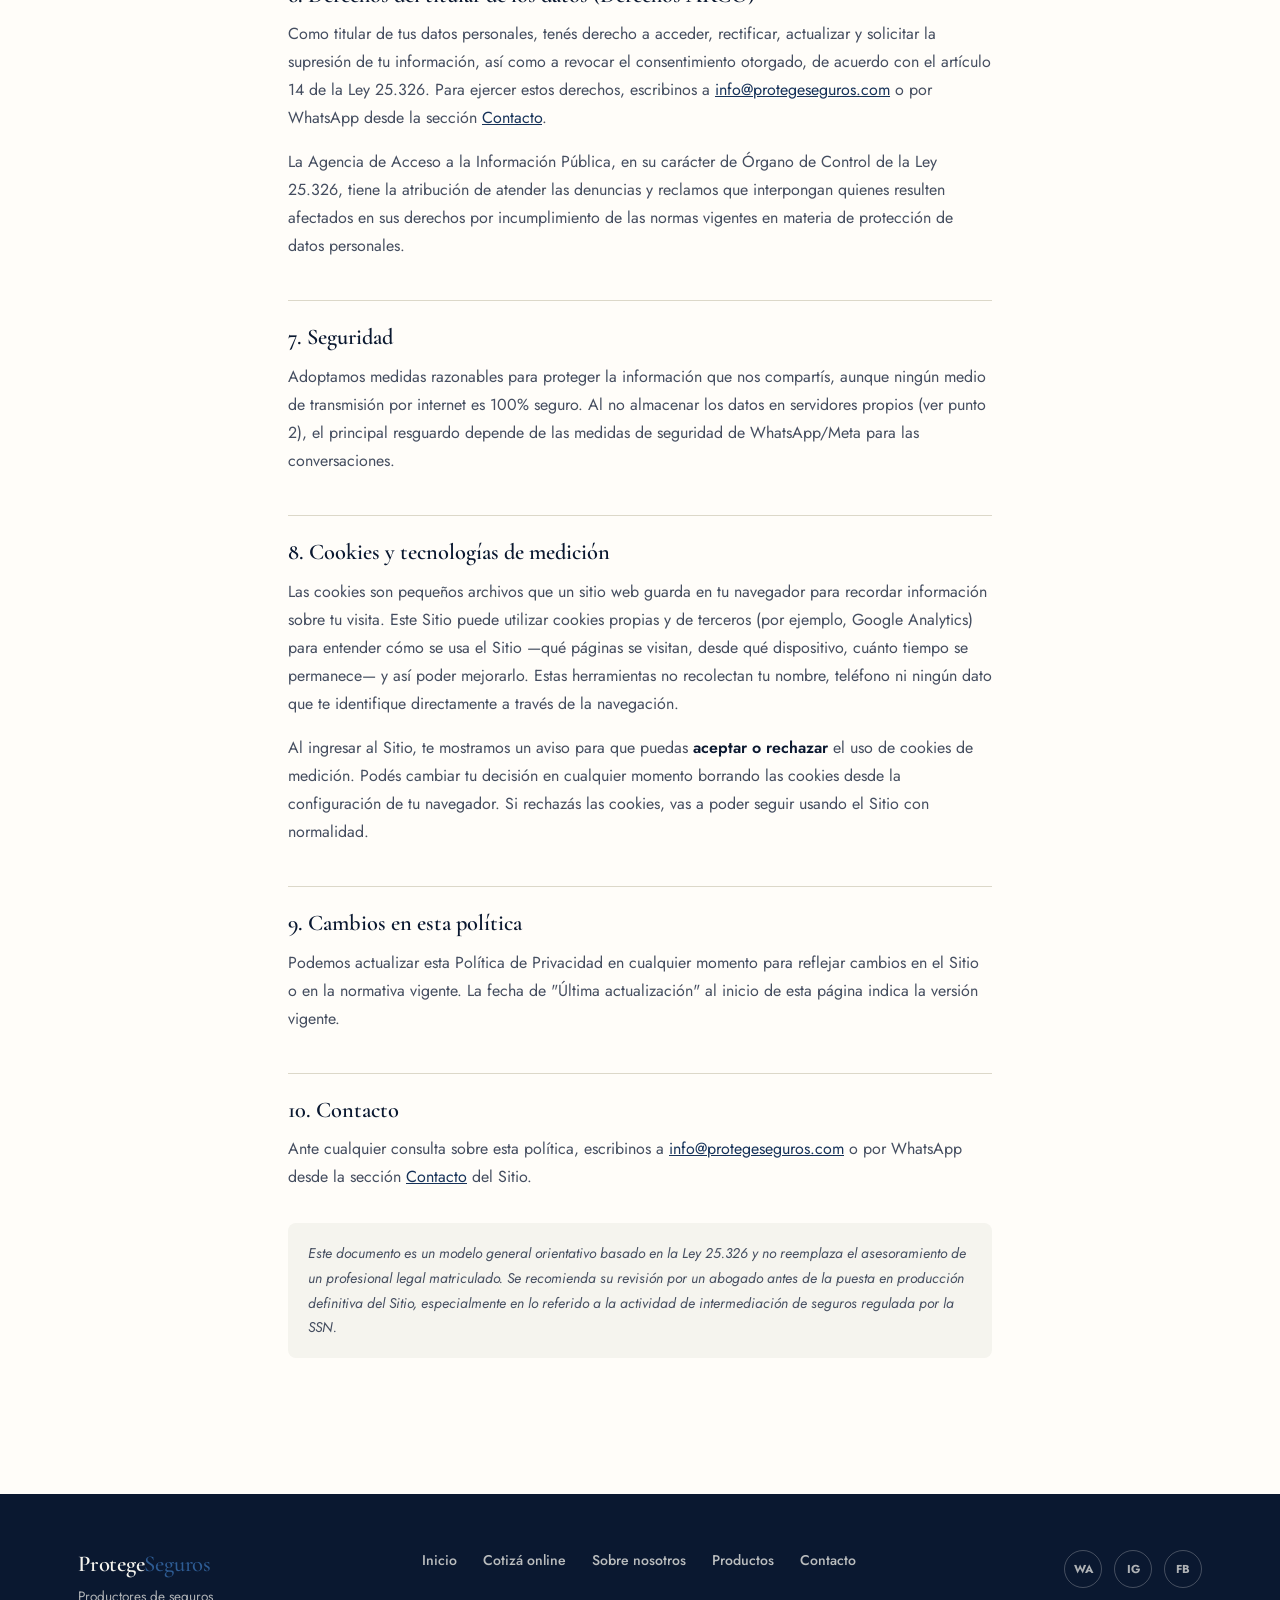
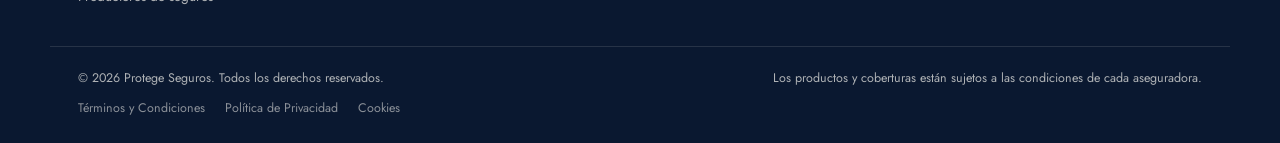
==== commit 543ea79e: "Pasa el sitio a voz plural (Sobre nosotros), saca las menciones a matrícula individual, y actualiza " ====
--- a/privacidad.html
+++ b/privacidad.html
@@ -26,7 +26,7 @@
     <nav class="main-nav" id="mainNav">
       <a href="index.html#inicio">Inicio</a>
       <a href="index.html#cotizar">Cotizá online</a>
-      <a href="index.html#sobre-mi">Sobre mí</a>
+      <a href="index.html#sobre-nosotros">Sobre nosotros</a>
       <a href="index.html#productos">Productos</a>
       <a href="index.html#contacto">Contacto</a>
     </nav>
@@ -56,7 +56,7 @@
         <p>
           <strong>[Nombre completo / Razón social a completar]</strong>, CUIT
           <strong>[a completar]</strong>, Productor Asesor de Seguros matriculado ante la
-          Superintendencia de Seguros de la Nación (SSN) bajo Mat. PAS <strong>000.000</strong>,
+          Superintendencia de Seguros de la Nación (SSN) bajo Mat. PAS <strong>[a completar]</strong>,
           con domicilio en <strong>[domicilio a completar]</strong>, es responsable del
           tratamiento de los datos personales recolectados a través de este Sitio.
         </p>
@@ -169,12 +169,12 @@
   <div class="wrap footer-inner">
     <div class="footer-brand">
       <span class="brand-name">Protege<em>Seguros</em></span>
-      <p>Productora de seguros — Mat. PAS 000.000</p>
+      <p>Productores de seguros</p>
     </div>
     <nav class="footer-nav">
       <a href="index.html#inicio">Inicio</a>
       <a href="index.html#cotizar">Cotizá online</a>
-      <a href="index.html#sobre-mi">Sobre mí</a>
+      <a href="index.html#sobre-nosotros">Sobre nosotros</a>
       <a href="index.html#productos">Productos</a>
       <a href="index.html#contacto">Contacto</a>
     </nav>
--- a/css/styles.css
+++ b/css/styles.css
@@ -313,11 +313,6 @@
 .sobre-mi h2{ color: var(--ivory-100); font-size: clamp(2rem, 3.2vw, 2.7rem); }
 .sobre-mi h2 em{ color: var(--silver-400); }
 .sobre-copy p{ margin-top: 20px; color: rgba(245,244,238,.78); line-height: 1.65; font-size: 1.05rem; }
-.credentials{ display:flex; gap:12px; margin-top: 26px; flex-wrap: wrap; }
-.credentials span{
-  font-size: .78rem; font-weight:500; padding: 8px 14px; border-radius: 999px;
-  border: 1px solid rgba(174,188,199,.45); color: var(--silver-100);
-}
 .mission-grid{ display:grid; grid-template-columns: 1fr 1fr; gap: 18px; margin-top: 36px; }
 .mission-card{
   background: rgba(245,244,238,.05);
@@ -350,7 +345,7 @@
 =================================================================== */
 .productos{ padding: 110px 0; background: var(--ivory-100); }
 .product-grid{
-  display:grid; grid-template-columns: repeat(4, 1fr); gap: 20px;
+  display:grid; grid-template-columns: repeat(3, 1fr); gap: 20px;
 }
 .product-card{
   display:block;
@@ -472,6 +467,7 @@
   padding: 20px 22px;
   display:flex; flex-direction: column; gap: 14px;
 }
+.cookie-banner[hidden]{ display: none; }
 .cookie-banner p{ font-size: .85rem; line-height: 1.5; color: rgba(245,244,238,.85); }
 .cookie-banner a{ color: var(--silver-400); text-decoration: underline; }
 .cookie-actions{ display:flex; justify-content: flex-end; gap: 10px; }
